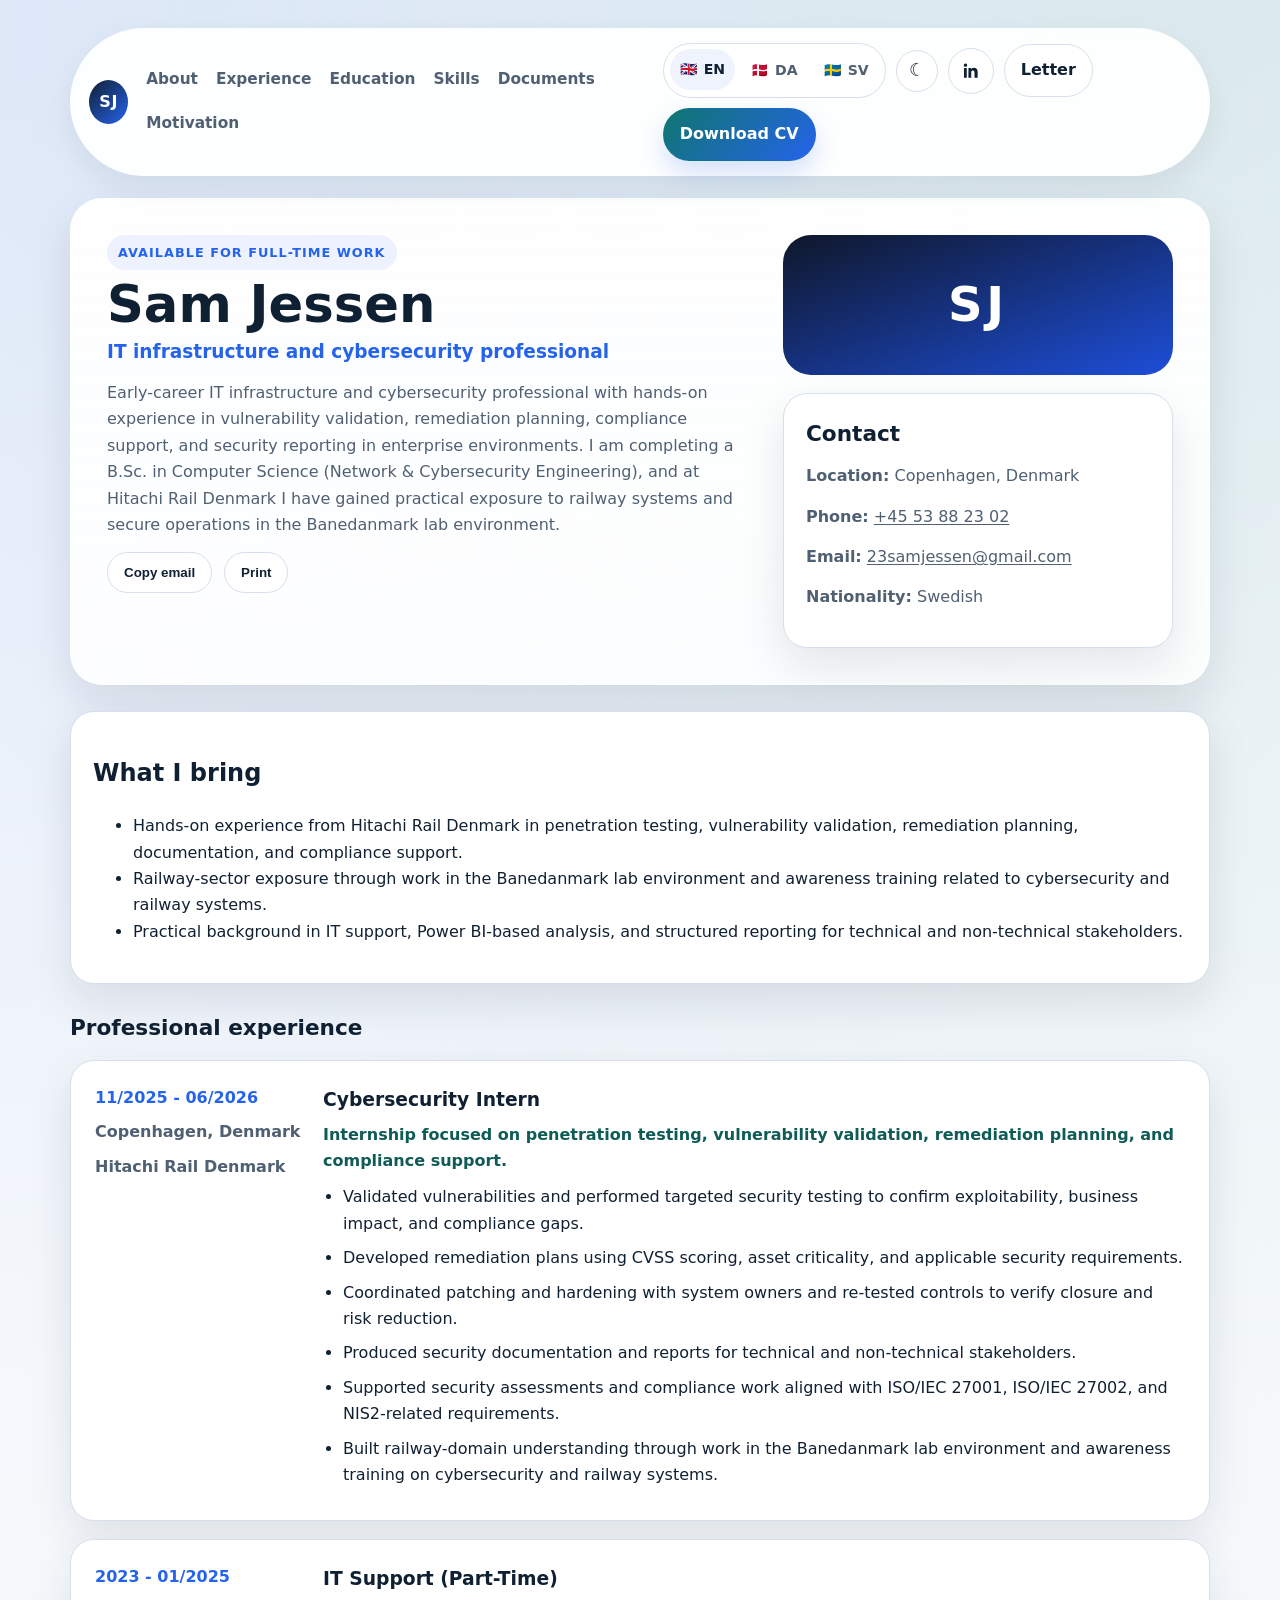
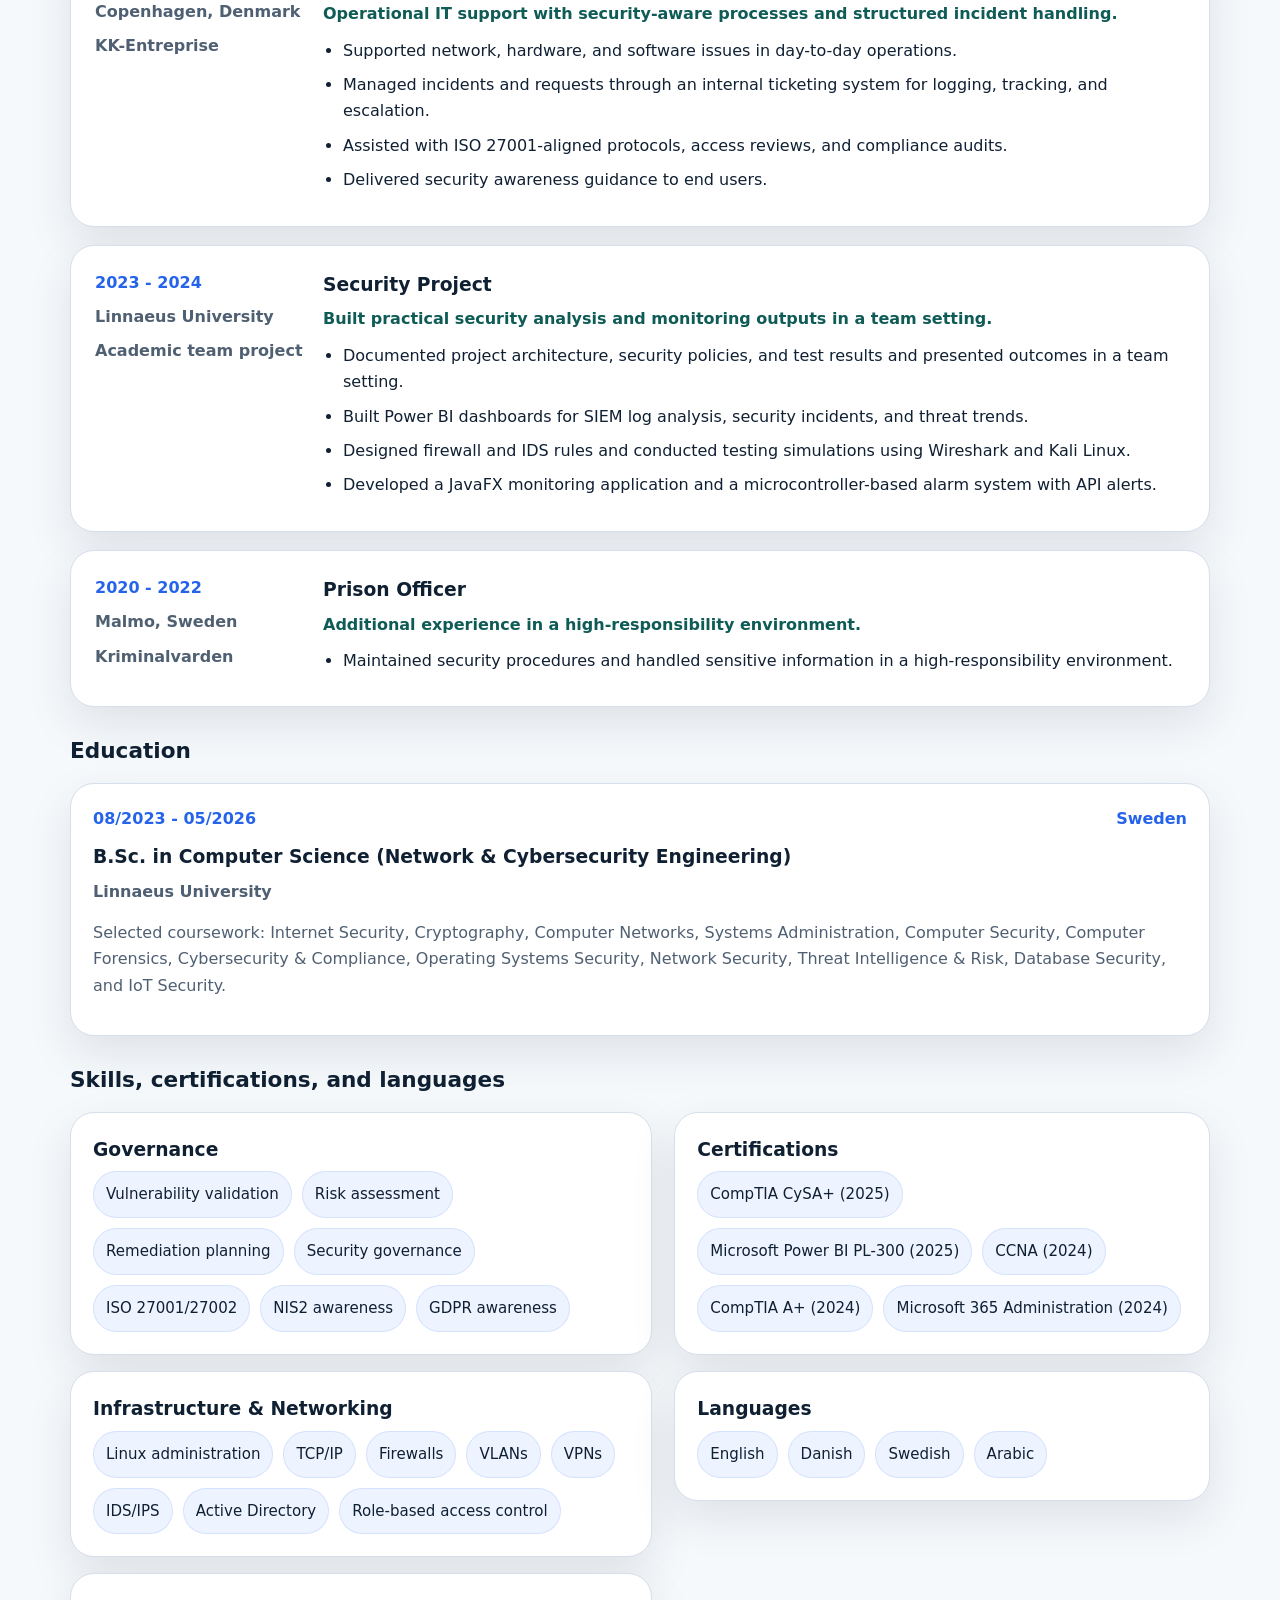
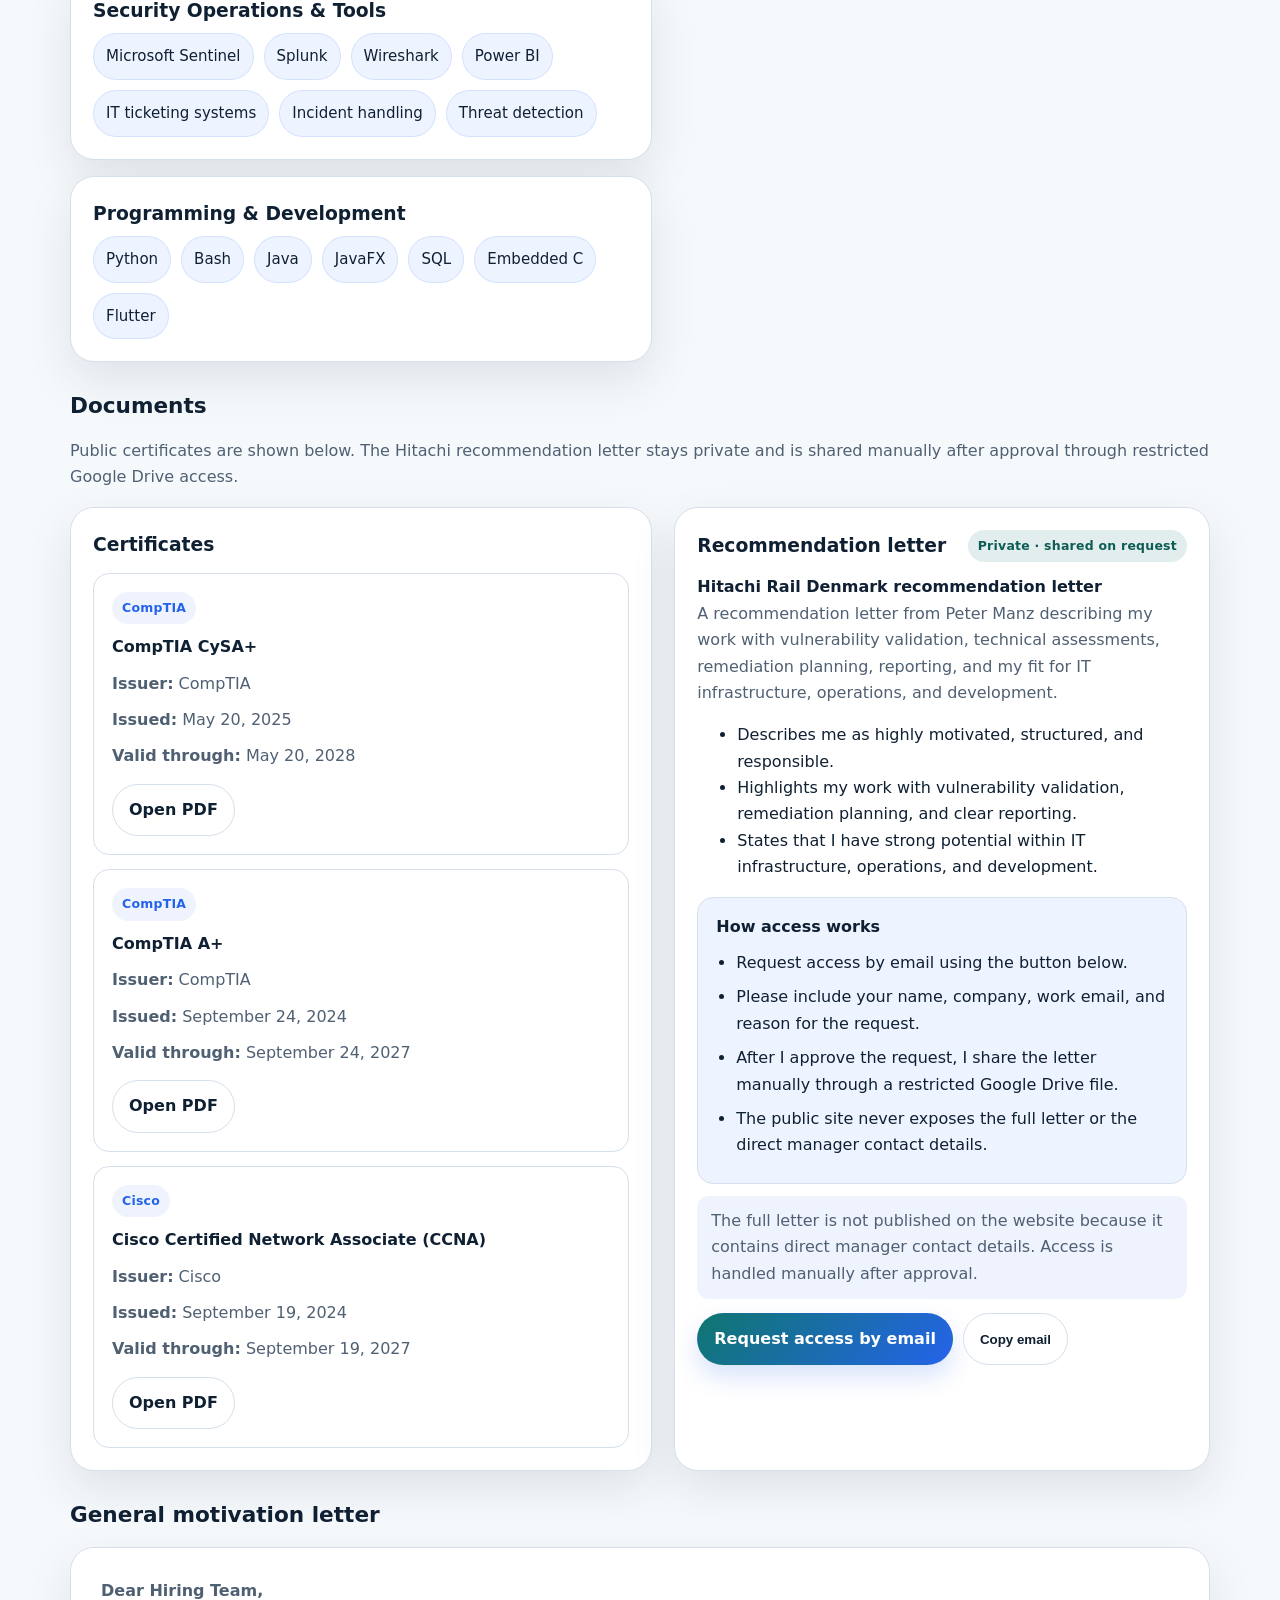
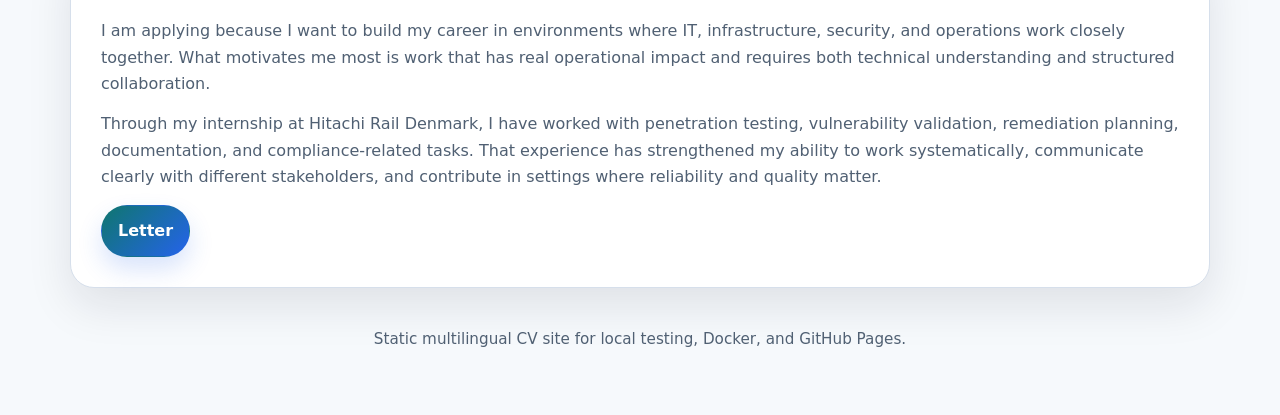
==== index.html @ 249eb00b "Upload final clean CV project with LinkedIn and no thesis badge" ====
<!DOCTYPE html>
<html lang="en">
<head>
  <meta charset="UTF-8" />
  <meta name="viewport" content="width=device-width, initial-scale=1.0" />
  <meta name="description" content="Online CV for Sam Jessen – IT infrastructure and cybersecurity professional." />
  <title>Sam Jessen | Online CV</title>
  <link rel="icon" href="./assets/favicon.svg" type="image/svg+xml" />
  <link rel="stylesheet" href="./src/css/main.css" />
  <link rel="alternate" hreflang="en" href="./index.html" />
  <link rel="alternate" hreflang="da" href="./da/index.html" />
  <link rel="alternate" hreflang="sv" href="./sv/index.html" />
  <link rel="alternate" hreflang="x-default" href="./index.html" />
  <script type="application/ld+json">{"@context": "https://schema.org", "@type": "Person", "name": "Sam Jessen", "jobTitle": "IT infrastructure and cybersecurity professional", "email": "mailto:23samjessen@gmail.com", "telephone": "+45 53 88 23 02", "address": {"@type": "PostalAddress", "addressLocality": "Copenhagen, Denmark", "addressCountry": "DK"}, "url": "./index.html"}</script>
</head>
<body data-letter-href="./motivation-letter.html">
  <div class="site-shell">
    <header class="topbar">
      <a class="brand" href="./index.html">SJ</a>
      <nav class="nav" aria-label="Primary navigation">
        <a href="#about">About</a>
        <a href="#experience">Experience</a>
        <a href="#education">Education</a>
        <a href="#skills">Skills</a>
        <a href="#documents">Documents</a>
        <a href="#motivation">Motivation</a>
      </nav>

      <div class="topbar-actions">
        <div class="lang-switcher" aria-label="Language switcher">
          <a class="lang-link is-active" data-lang="en" href="./index.html"><span aria-hidden="true">🇬🇧</span><span>EN</span></a>
<a class="lang-link " data-lang="da" href="./da/index.html"><span aria-hidden="true">🇩🇰</span><span>DA</span></a>
<a class="lang-link " data-lang="sv" href="./sv/index.html"><span aria-hidden="true">🇸🇪</span><span>SV</span></a>
        </div>
        <button class="theme-toggle" type="button" aria-label="Theme">☾</button>
        <a
          class="linkedin-link"
          href="https://www.linkedin.com/in/samjessen-a-938572b4/"
          target="_blank"
          rel="noopener noreferrer"
          aria-label="LinkedIn profile"
          title="LinkedIn"
        >
          <svg viewBox="0 0 24 24" aria-hidden="true">
            <path d="M6.94 8.5H3.56V20h3.38V8.5zM5.25 3A2.01 2.01 0 0 0 3.24 5.01 2 2 0 0 0 5.22 7a2.01 2.01 0 1 0 .03-4zM20 13.08c0-3.47-1.85-5.08-4.32-5.08-1.99 0-2.88 1.09-3.38 1.86V8.5H8.94c.04.9 0 11.5 0 11.5h3.36v-6.42c0-.34.02-.68.12-.92.27-.68.88-1.38 1.9-1.38 1.34 0 1.88 1.02 1.88 2.52V20H20v-6.92z"/>
          </svg>
        </a>
        <a class="btn btn-secondary" href="./motivation-letter.html">Letter</a>
        <a class="btn btn-primary" href="./assets/sam-jessen-cv.pdf" download>Download CV</a>
      </div>
    </header>

    <main id="app" data-page="cv"></main>

    <footer class="footer">
      <p>Static multilingual CV site for local testing, Docker, and GitHub Pages.</p>
    </footer>
  </div>

  <script type="module" src="./src/js/app.js"></script>
  <!-- Cloudflare Web Analytics -->
  <script defer src="https://static.cloudflareinsights.com/beacon.min.js" data-cf-beacon='{"token": "83ba0d1129184ee4b13054f40157b5ac"}'></script>
</body>
</html>
---- src/css/main.css ----
:root {
  --bg: #f6f9fc;
  --surface: rgba(255,255,255,0.92);
  --surface-solid: #ffffff;
  --surface-alt: #eef4ff;
  --ink: #102033;
  --muted: #506073;
  --line: #d6dfeb;
  --primary: #0f766e;
  --primary-dark: #0f5b56;
  --accent: #2563eb;
  --accent-soft: rgba(37, 99, 235, 0.08);
  --shadow: 0 18px 45px rgba(15, 23, 42, 0.10);
  --radius-lg: 24px;
  --radius-md: 16px;
  --radius-sm: 12px;
  --max-width: 1180px;
}

html[data-theme="dark"] {
  --bg: #07111f;
  --surface: rgba(12, 22, 37, 0.92);
  --surface-solid: #0d1a2b;
  --surface-alt: #102641;
  --ink: #e8f0fb;
  --muted: #9cb0c8;
  --line: rgba(255,255,255,0.08);
  --accent-soft: rgba(37, 99, 235, 0.16);
  --shadow: 0 18px 45px rgba(0, 0, 0, 0.28);
}

* { box-sizing: border-box; }
html { scroll-behavior: smooth; }
body {
  margin: 0;
  font-family: Inter, ui-sans-serif, system-ui, -apple-system, BlinkMacSystemFont, "Segoe UI", sans-serif;
  color: var(--ink);
  background:
    radial-gradient(circle at top left, rgba(37, 99, 235, 0.10), transparent 28%),
    radial-gradient(circle at top right, rgba(15, 118, 110, 0.10), transparent 28%),
    var(--bg);
  line-height: 1.65;
}
img { max-width: 100%; }
a { color: inherit; text-underline-offset: 0.12em; }

.site-shell {
  max-width: var(--max-width);
  margin: 0 auto;
  padding: 28px 20px 48px;
}

.topbar {
  position: sticky;
  top: 14px;
  z-index: 20;
  display: flex;
  align-items: center;
  justify-content: space-between;
  gap: 18px;
  padding: 14px 18px;
  margin-bottom: 22px;
  border: 1px solid rgba(255,255,255,0.55);
  border-radius: 999px;
  background: var(--surface);
  backdrop-filter: blur(16px);
  box-shadow: 0 12px 30px rgba(15, 23, 42, 0.07);
}

.brand {
  display: inline-flex;
  align-items: center;
  justify-content: center;
  width: 44px;
  height: 44px;
  border-radius: 50%;
  background: linear-gradient(135deg, var(--ink), var(--accent));
  color: white;
  text-decoration: none;
  font-weight: 800;
  letter-spacing: 0.04em;
}

.nav {
  display: flex;
  align-items: center;
  gap: 18px;
  flex-wrap: wrap;
}
.nav a {
  text-decoration: none;
  color: var(--muted);
  font-weight: 700;
  font-size: 0.96rem;
}

.topbar-actions {
  display: flex;
  align-items: center;
  gap: 10px;
  flex-wrap: wrap;
}

.lang-switcher {
  display: inline-flex;
  align-items: center;
  gap: 6px;
  padding: 6px;
  border-radius: 999px;
  background: var(--surface-solid);
  border: 1px solid var(--line);
}

.lang-link {
  display: inline-flex;
  align-items: center;
  gap: 6px;
  padding: 9px 10px;
  border-radius: 999px;
  text-decoration: none;
  font-weight: 700;
  font-size: 0.88rem;
  color: var(--muted);
  transition: background 0.2s ease, color 0.2s ease, transform 0.2s ease;
}

.lang-link:hover,
.lang-link.is-active {
  background: var(--accent-soft);
  color: var(--ink);
  transform: translateY(-1px);
}

.theme-toggle {
  display: inline-flex;
  align-items: center;
  justify-content: center;
  width: 42px;
  height: 42px;
  border: 1px solid var(--line);
  border-radius: 999px;
  background: var(--surface-solid);
  color: var(--ink);
  cursor: pointer;
  font-size: 1.1rem;
}

.linkedin-link {
  display: inline-flex;
  align-items: center;
  justify-content: center;
  width: 46px;
  height: 46px;
  border-radius: 999px;
  border: 1px solid var(--line);
  background: var(--surface-solid);
  color: var(--ink);
  text-decoration: none;
  transition: transform 0.18s ease, box-shadow 0.18s ease, background 0.18s ease;
}

.linkedin-link:hover {
  transform: translateY(-1px);
  box-shadow: 0 10px 20px rgba(15, 23, 42, 0.12);
}

.linkedin-link svg {
  width: 20px;
  height: 20px;
  fill: currentColor;
}

.btn {
  display: inline-flex;
  align-items: center;
  justify-content: center;
  padding: 12px 16px;
  border-radius: 999px;
  text-decoration: none;
  font-weight: 800;
  border: 1px solid transparent;
  background: transparent;
  color: inherit;
  transition: transform 0.18s ease, box-shadow 0.18s ease, background 0.18s ease;
  cursor: pointer;
}

.btn:hover { transform: translateY(-1px); }

.btn-primary {
  background: linear-gradient(135deg, var(--primary), var(--accent));
  color: white;
  box-shadow: 0 12px 24px rgba(37, 99, 235, 0.18);
}

.btn-secondary {
  background: var(--surface-solid);
  color: var(--ink);
  border-color: var(--line);
}

.hero {
  display: grid;
  grid-template-columns: 1.5fr 0.9fr;
  gap: 26px;
  padding: 36px;
  border-radius: 32px;
  background: linear-gradient(180deg, rgba(255,255,255,0.96), rgba(255,255,255,0.88));
  box-shadow: var(--shadow);
  border: 1px solid rgba(255,255,255,0.52);
}
html[data-theme="dark"] .hero {
  background: linear-gradient(180deg, rgba(11, 20, 34, 0.97), rgba(13, 24, 40, 0.92));
  border-color: var(--line);
}

.hero-copy h1,
.letter-page h1 {
  margin: 8px 0 6px;
  font-size: clamp(2.4rem, 4vw, 4rem);
  line-height: 1.05;
}

.hero-title {
  margin: 0 0 12px;
  font-size: 1.16rem;
  font-weight: 800;
  color: var(--accent);
}

.hero-summary,
.info-card p,
.letter-card p,
.contact-card p {
  margin: 0 0 14px;
  color: var(--muted);
}

.eyebrow {
  display: inline-flex;
  align-items: center;
  gap: 8px;
  padding: 7px 11px;
  border-radius: 999px;
  background: var(--accent-soft);
  color: var(--accent);
  font-weight: 800;
  font-size: 0.8rem;
  text-transform: uppercase;
  letter-spacing: 0.08em;
}

.availability-badge {
  display: inline-flex;
  padding: 12px 16px;
  margin: 8px 0 18px;
  border-radius: var(--radius-sm);
  background: rgba(15, 118, 110, 0.10);
  color: var(--primary-dark);
  font-weight: 800;
}
html[data-theme="dark"] .availability-badge {
  background: rgba(15, 118, 110, 0.18);
  color: #b9f5e7;
}

.hero-actions, .letter-actions {
  display: flex;
  gap: 12px;
  flex-wrap: wrap;
}

.hero-panel {
  display: grid;
  gap: 18px;
}

.avatar {
  display: grid;
  place-items: center;
  min-height: 140px;
  border-radius: 28px;
  background: linear-gradient(160deg, #0f172a, #1d4ed8);
  color: white;
  font-size: 3rem;
  font-weight: 800;
  letter-spacing: 0.08em;
}

.contact-card,
.info-card,
.timeline-card,
.mini-card,
.letter-card,
.not-found {
  background: var(--surface-solid);
  border: 1px solid var(--line);
  border-radius: var(--radius-lg);
  box-shadow: var(--shadow);
}
.contact-card, .info-card, .mini-card, .letter-card, .not-found { padding: 22px; }

.section-heading h2, .contact-card h2 {
  margin: 0 0 12px;
  font-size: 1.35rem;
}

.content-section { margin-top: 26px; }
.section-heading { margin-bottom: 14px; }

.strength-list,
.timeline-card ul {
  padding-left: 20px;
  margin: 0;
}
.strength-list li,
.timeline-card li { margin-bottom: 8px; }

.timeline {
  display: grid;
  gap: 18px;
}
.timeline-card {
  display: grid;
  grid-template-columns: 210px 1fr;
  gap: 18px;
  padding: 24px;
}
.timeline-meta {
  display: flex;
  flex-direction: column;
  gap: 8px;
  font-weight: 700;
  color: var(--ink);
}
.timeline-period { color: var(--accent); }
.timeline-location,
.muted,
.timeline-company { color: var(--muted); }
.timeline-card h3,
.info-card h3,
.mini-card h3 { margin: 0 0 6px; }
.timeline-highlight {
  margin: 0 0 10px;
  color: var(--primary-dark);
  font-weight: 800;
}
html[data-theme="dark"] .timeline-highlight { color: #9bd6cf; }

.split-grid {
  display: grid;
  grid-template-columns: 1fr 0.92fr;
  gap: 22px;
}
.align-start { align-items: start; }
.card-grid, .mini-grid { display: grid; gap: 16px; }
.mini-grid { grid-template-columns: repeat(auto-fit, minmax(220px, 1fr)); }

.info-topline {
  display: flex;
  justify-content: space-between;
  gap: 14px;
  margin-bottom: 10px;
  color: var(--accent);
  font-weight: 700;
}
.strong { font-weight: 700; }

.tag-list,
.languages-grid,
.certifications-grid {
  display: flex;
  gap: 10px;
  flex-wrap: wrap;
}

.tag,
.language-chip {
  display: inline-flex;
  align-items: center;
  gap: 8px;
  padding: 10px 12px;
  border-radius: 999px;
  background: var(--surface-alt);
  color: var(--ink);
  border: 1px solid rgba(37, 99, 235, 0.12);
  font-size: 0.94rem;
}
html[data-theme="dark"] .tag,
html[data-theme="dark"] .language-chip {
  background: #112540;
  border-color: rgba(96, 165, 250, 0.16);
}

.letter-page {
  max-width: 860px;
  margin: 0 auto;
}
.letter-card { padding: 30px; }
.letter-signoff { margin-top: 28px; white-space: pre-line; }

.footer {
  padding: 24px 12px 0;
  text-align: center;
  color: var(--muted);
  font-size: 0.95rem;
}

.copy-tip {
  position: fixed;
  left: 50%;
  bottom: 20px;
  transform: translateX(-50%);
  background: rgba(15, 23, 42, 0.95);
  color: #fff;
  padding: 10px 14px;
  border-radius: 999px;
  font-size: 0.9rem;
  box-shadow: 0 10px 25px rgba(0,0,0,0.25);
}

@media (max-width: 1080px) {
  .topbar {
    border-radius: 28px;
    align-items: flex-start;
    flex-direction: column;
  }
}

@media (max-width: 980px) {
  .hero,
  .split-grid,
  .timeline-card {
    grid-template-columns: 1fr;
  }
  .site-shell { padding-inline: 14px; }
}

@media (max-width: 720px) {
  .hero { padding: 24px; }
  .nav,
  .topbar-actions,
  .hero-actions,
  .letter-actions,
  .lang-switcher {
    width: 100%;
  }
  .nav a,
  .topbar-actions .btn,
  .hero-actions .btn,
  .letter-actions .btn,
  .lang-link,
  .theme-toggle,
  .linkedin-link {
    flex: 1 1 auto;
    justify-content: center;
  }
  .lang-switcher {
    justify-content: stretch;
  }
}

@media print {
  .topbar,
  .footer,
  .hero-actions,
  .letter-actions,
  .theme-toggle,
  .lang-switcher,
  .linkedin-link {
    display: none !important;
  }
  body { background: white; }
  .site-shell { max-width: none; padding: 0; }
  .hero,
  .contact-card,
  .info-card,
  .timeline-card,
  .mini-card,
  .letter-card {
    box-shadow: none;
    border-color: #d1d5db;
  }
}

.section-intro {
  margin: 0 0 16px;
  color: var(--muted);
}

.documents-layout {
  align-items: stretch;
}

.document-collection-card,
.recommendation-card {
  height: 100%;
}

.document-section-head {
  display: flex;
  align-items: center;
  justify-content: space-between;
  gap: 10px;
  margin-bottom: 12px;
}

.document-section-head h3,
.document-card h4,
.recommendation-title {
  margin: 0;
}

.document-grid {
  display: grid;
  gap: 14px;
}

.document-card {
  padding: 18px;
  border: 1px solid var(--line);
  border-radius: var(--radius-md);
  background: var(--surface-solid);
}

.document-card-top {
  margin-bottom: 10px;
}

.document-badge,
.private-badge {
  display: inline-flex;
  align-items: center;
  padding: 6px 10px;
  border-radius: 999px;
  font-size: 0.78rem;
  font-weight: 800;
  letter-spacing: 0.02em;
}

.document-badge {
  margin-bottom: 10px;
  background: var(--accent-soft);
  color: var(--accent);
}

.private-badge {
  background: rgba(15, 118, 110, 0.12);
  color: var(--primary-dark);
}

html[data-theme="dark"] .private-badge {
  background: rgba(15, 118, 110, 0.24);
  color: #bef3e7;
}

.document-meta p,
.document-note {
  margin: 0 0 10px;
  color: var(--muted);
}

.document-actions {
  display: flex;
  gap: 10px;
  flex-wrap: wrap;
  margin-top: 14px;
}

.document-note {
  padding: 12px 14px;
  border-radius: var(--radius-sm);
  background: var(--accent-soft);
}


.access-flow-card {
  margin: 16px 0 12px;
  padding: 16px 18px;
  border: 1px solid var(--line);
  border-radius: var(--radius-md);
  background: var(--surface-alt);
}

.access-flow-title {
  margin: 0 0 10px;
  font-size: 1rem;
}

.access-flow-card ul {
  margin: 0;
  padding-left: 20px;
}

.access-flow-card li {
  margin-bottom: 8px;
}
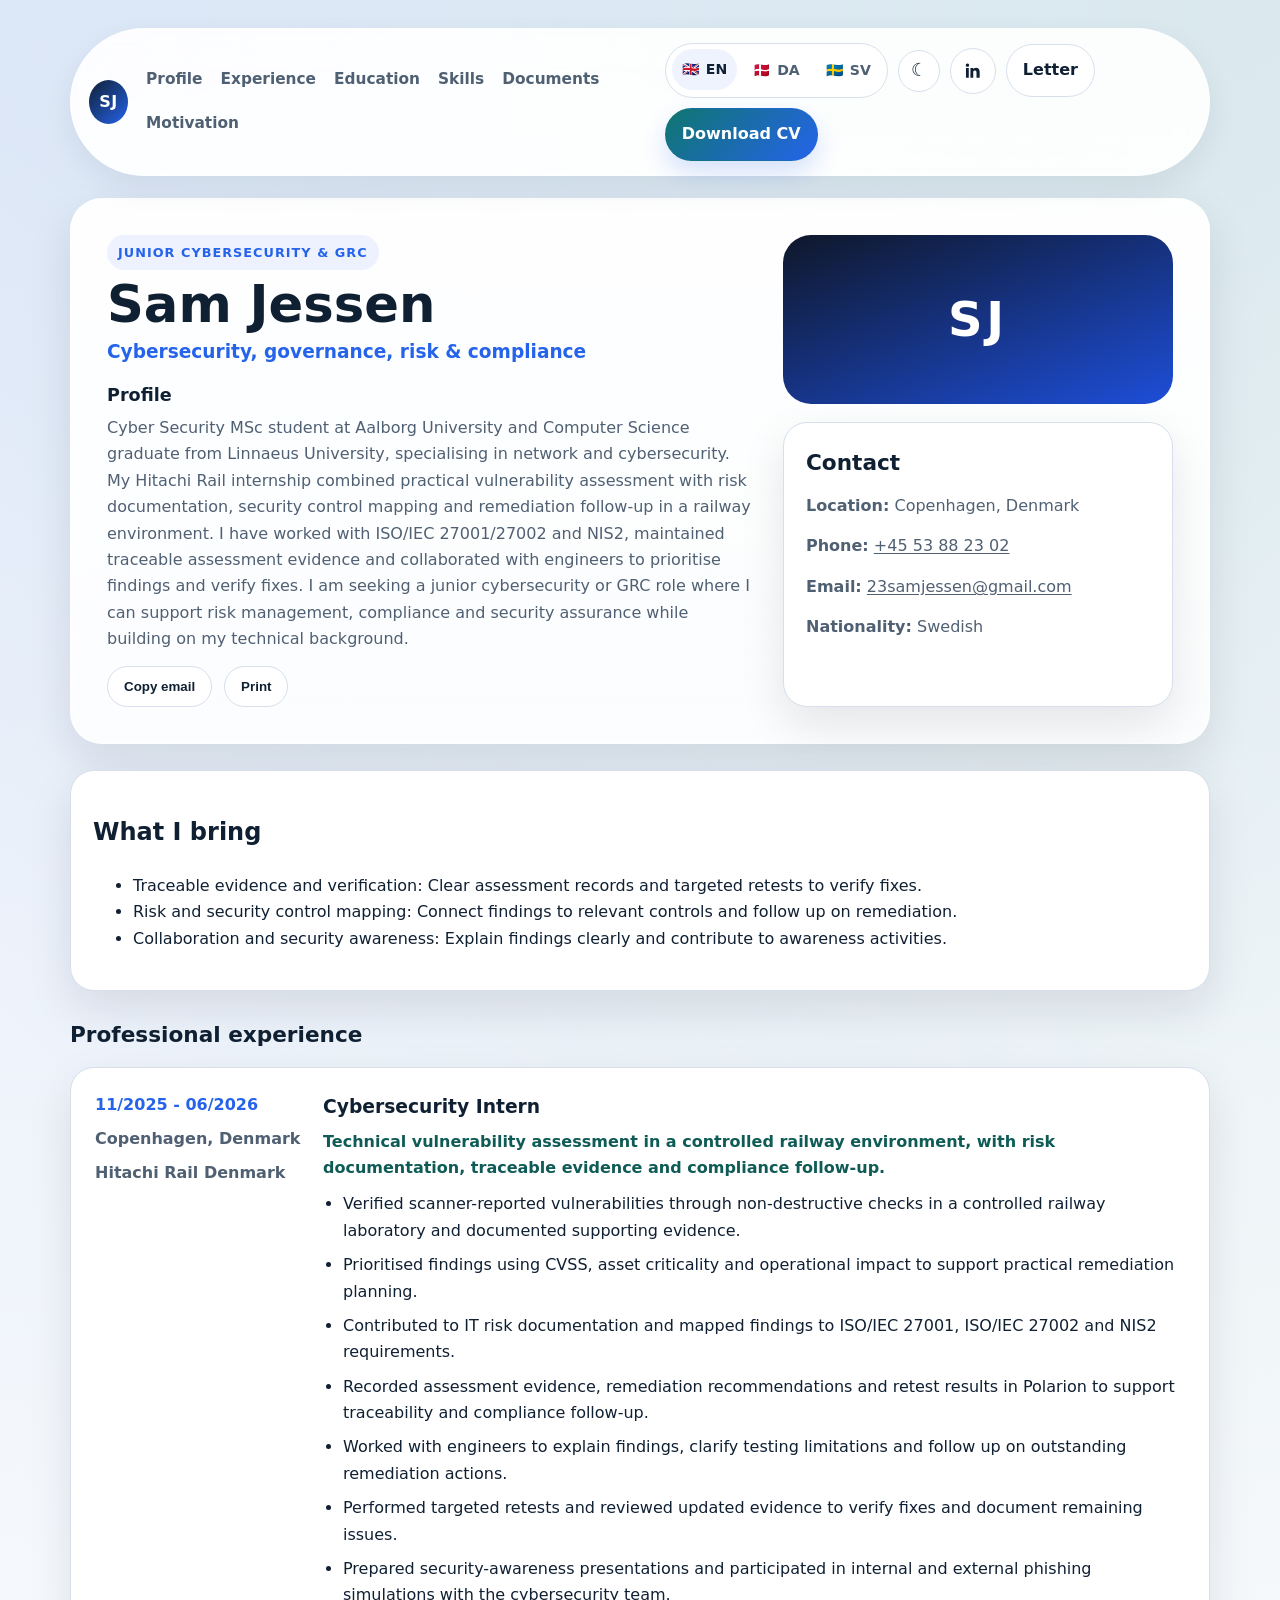
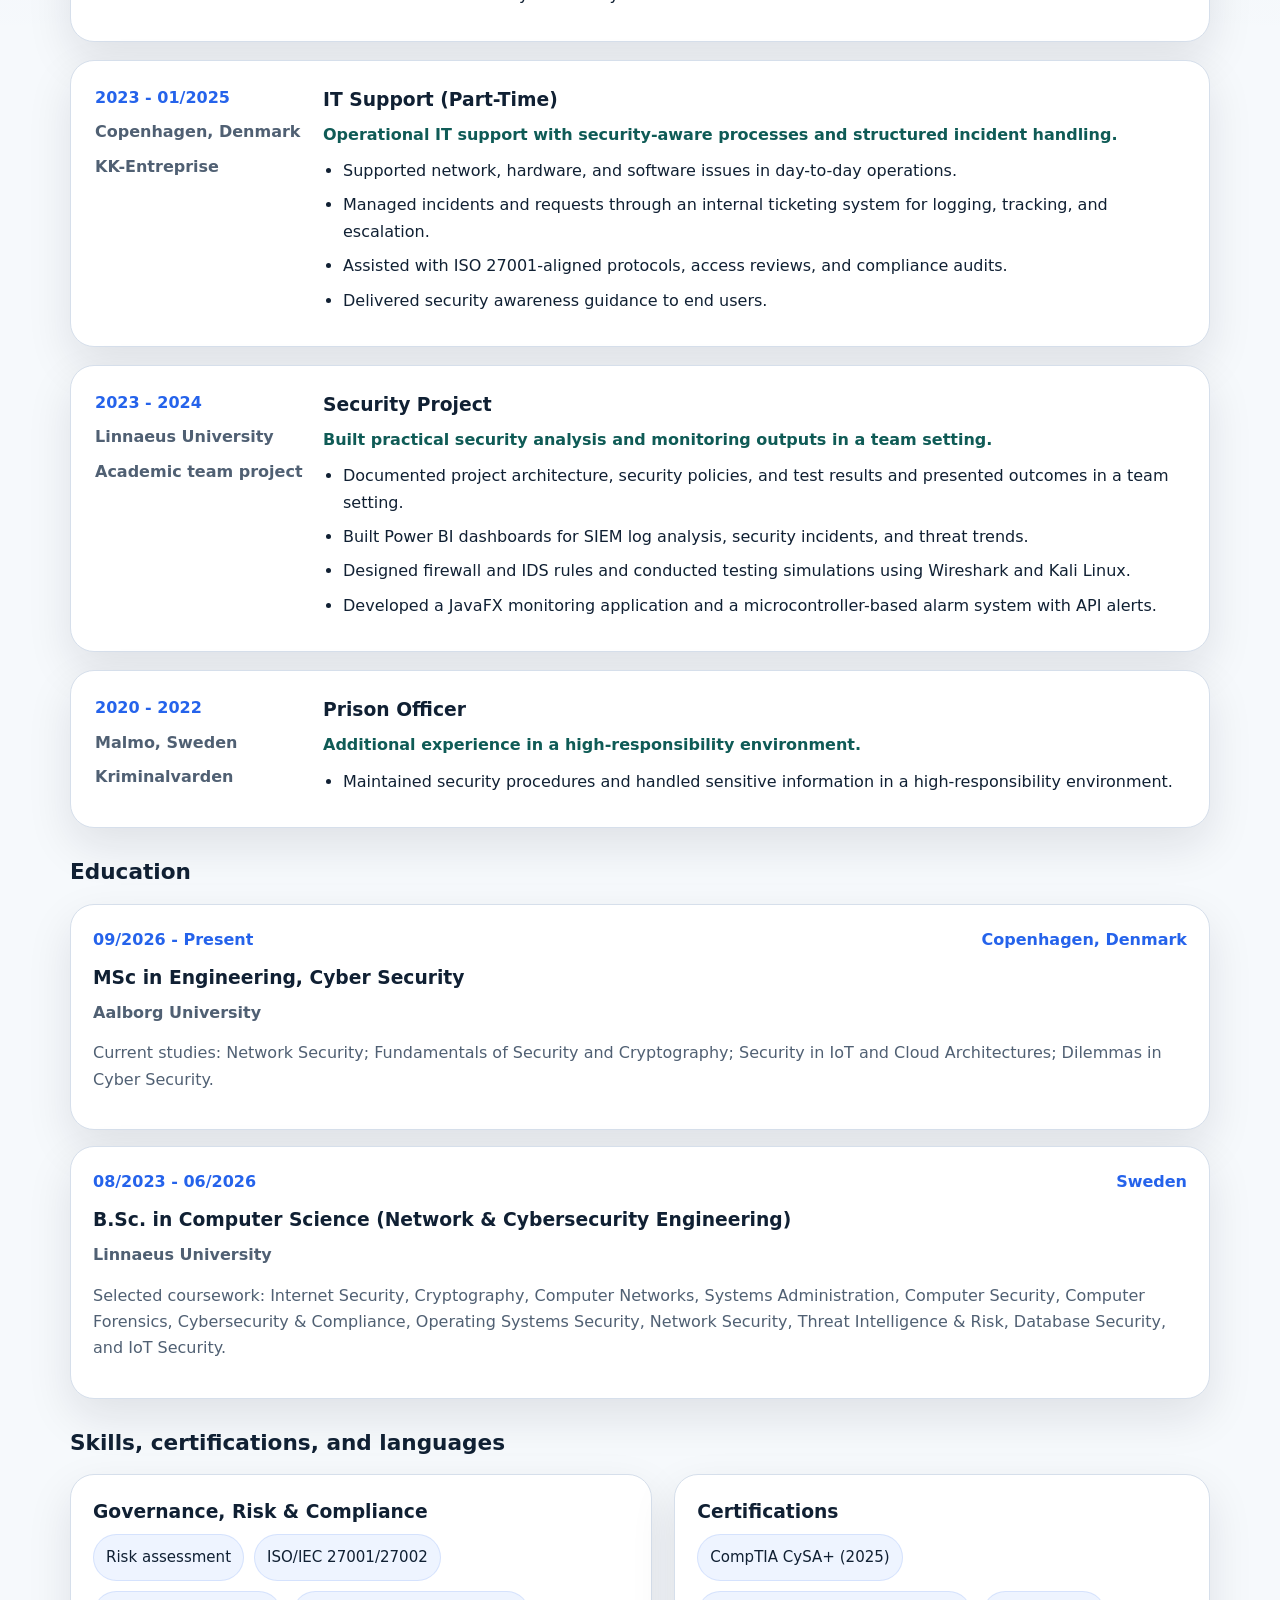
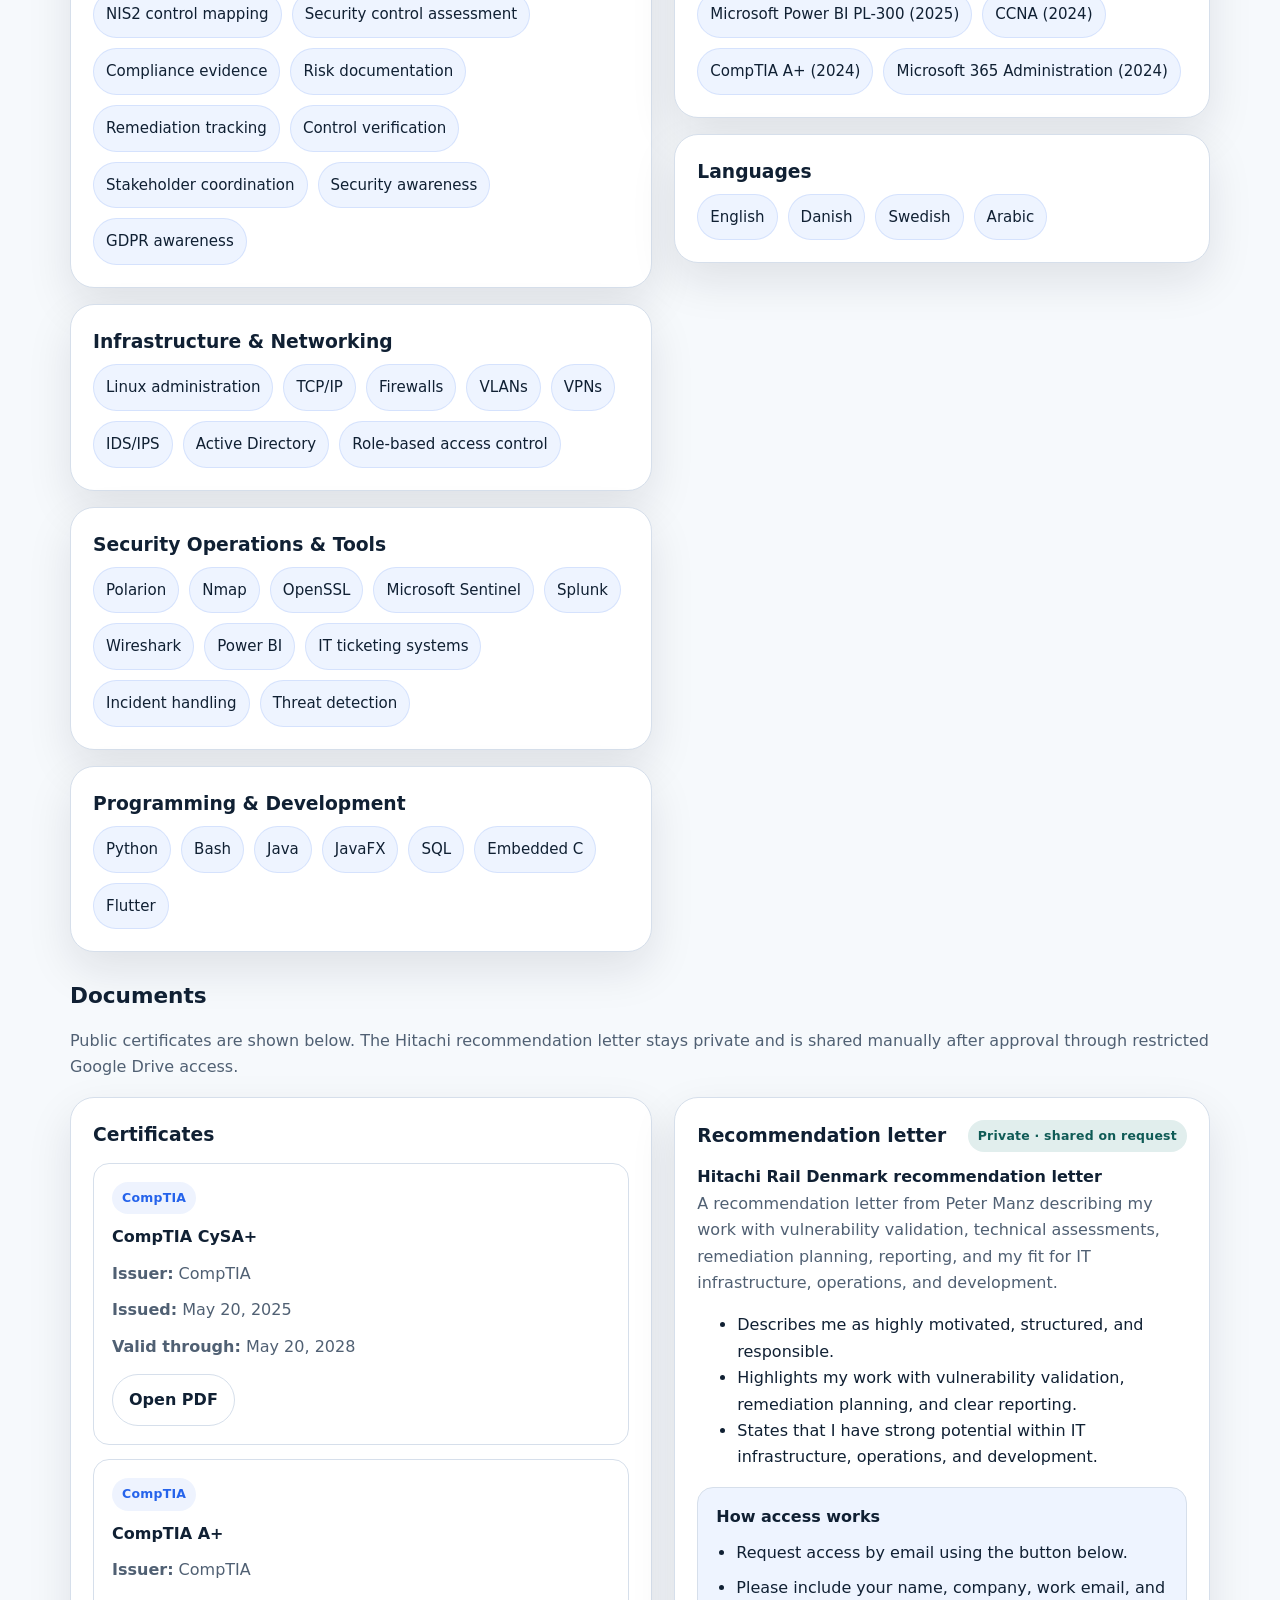
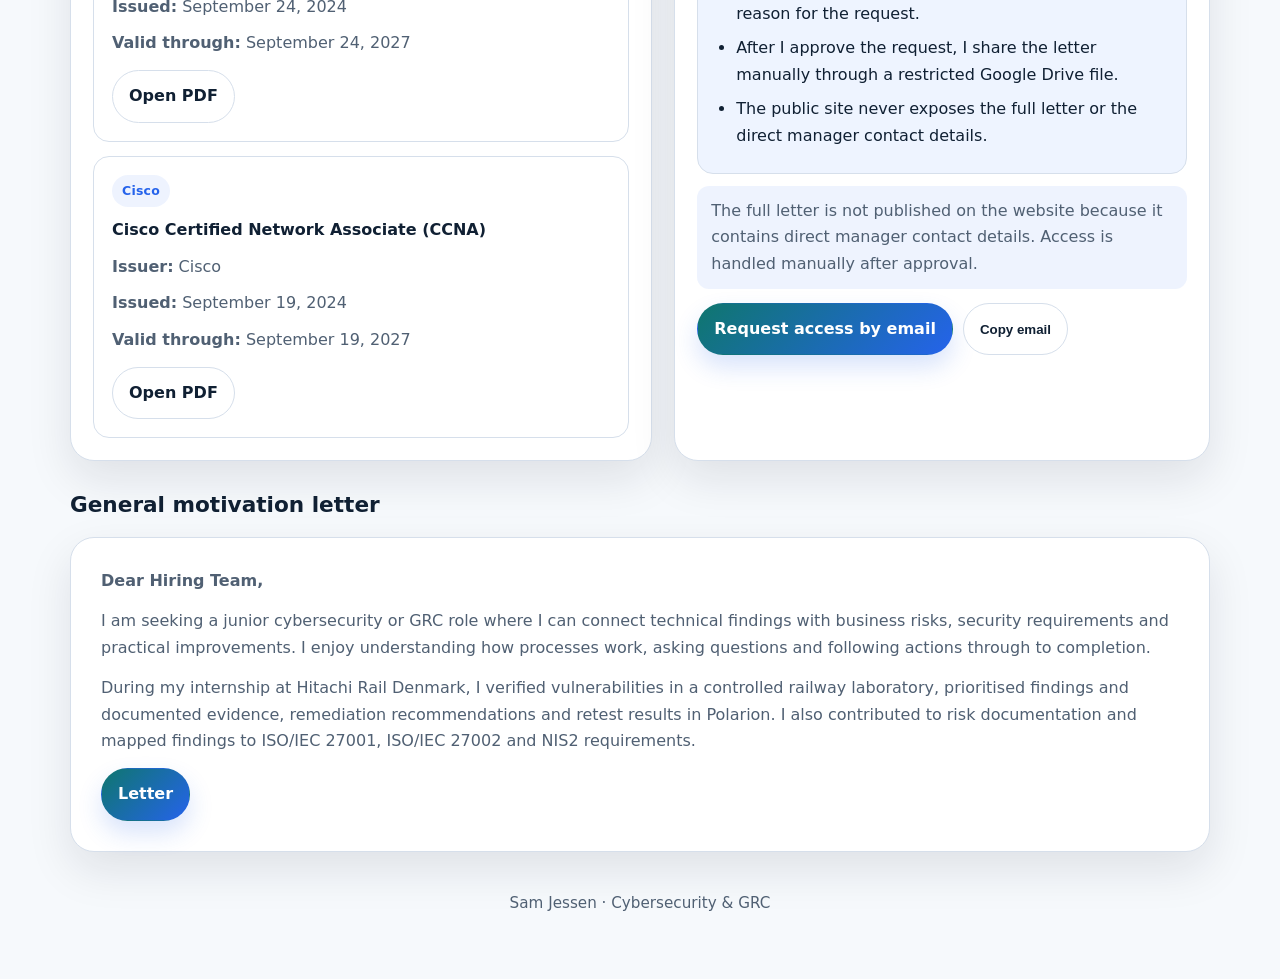
==== commit dd5e8b94: "Update online CV for junior cybersecurity and GRC roles Refresh the English, Danish and Swedish prof" ====
--- a/index.html
+++ b/index.html
@@ -3,22 +3,22 @@
 <head>
   <meta charset="UTF-8" />
   <meta name="viewport" content="width=device-width, initial-scale=1.0" />
-  <meta name="description" content="Online CV for Sam Jessen – IT infrastructure and cybersecurity professional." />
-  <title>Sam Jessen | Online CV</title>
+  <meta name="description" content="Sam Jessen — Cyber Security MSc student with Hitachi Rail experience in vulnerability assessment, risk documentation, control mapping and remediation follow-up." />
+  <title>Sam Jessen | Cybersecurity &amp; GRC</title>
   <link rel="icon" href="./assets/favicon.svg" type="image/svg+xml" />
   <link rel="stylesheet" href="./src/css/main.css" />
   <link rel="alternate" hreflang="en" href="./index.html" />
   <link rel="alternate" hreflang="da" href="./da/index.html" />
   <link rel="alternate" hreflang="sv" href="./sv/index.html" />
   <link rel="alternate" hreflang="x-default" href="./index.html" />
-  <script type="application/ld+json">{"@context": "https://schema.org", "@type": "Person", "name": "Sam Jessen", "jobTitle": "IT infrastructure and cybersecurity professional", "email": "mailto:23samjessen@gmail.com", "telephone": "+45 53 88 23 02", "address": {"@type": "PostalAddress", "addressLocality": "Copenhagen, Denmark", "addressCountry": "DK"}, "url": "./index.html"}</script>
+  <script type="application/ld+json">{"@context": "https://schema.org", "@type": "Person", "name": "Sam Jessen", "jobTitle": "Junior cybersecurity & GRC", "email": "mailto:23samjessen@gmail.com", "telephone": "+45 53 88 23 02", "address": {"@type": "PostalAddress", "addressLocality": "Copenhagen, Denmark", "addressCountry": "DK"}, "url": "./index.html"}</script>
 </head>
 <body data-letter-href="./motivation-letter.html">
   <div class="site-shell">
     <header class="topbar">
       <a class="brand" href="./index.html">SJ</a>
       <nav class="nav" aria-label="Primary navigation">
-        <a href="#about">About</a>
+        <a href="#about">Profile</a>
         <a href="#experience">Experience</a>
         <a href="#education">Education</a>
         <a href="#skills">Skills</a>
@@ -53,7 +53,7 @@
     <main id="app" data-page="cv"></main>
 
     <footer class="footer">
-      <p>Static multilingual CV site for local testing, Docker, and GitHub Pages.</p>
+      <p>Sam Jessen · Cybersecurity &amp; GRC</p>
     </footer>
   </div>
 
@@ -62,3 +62,4 @@
   <script defer src="https://static.cloudflareinsights.com/beacon.min.js" data-cf-beacon='{"token": "83ba0d1129184ee4b13054f40157b5ac"}'></script>
 </body>
 </html>
+
--- a/src/css/main.css
+++ b/src/css/main.css
@@ -227,6 +227,12 @@
   font-size: 1.16rem;
   font-weight: 800;
   color: var(--accent);
+}
+
+.profile-heading {
+  margin: 16px 0 8px;
+  font-size: 1.1rem;
+  line-height: 1.3;
 }
 
 .hero-summary,
@@ -596,3 +602,4 @@
 .access-flow-card li {
   margin-bottom: 8px;
 }
+
